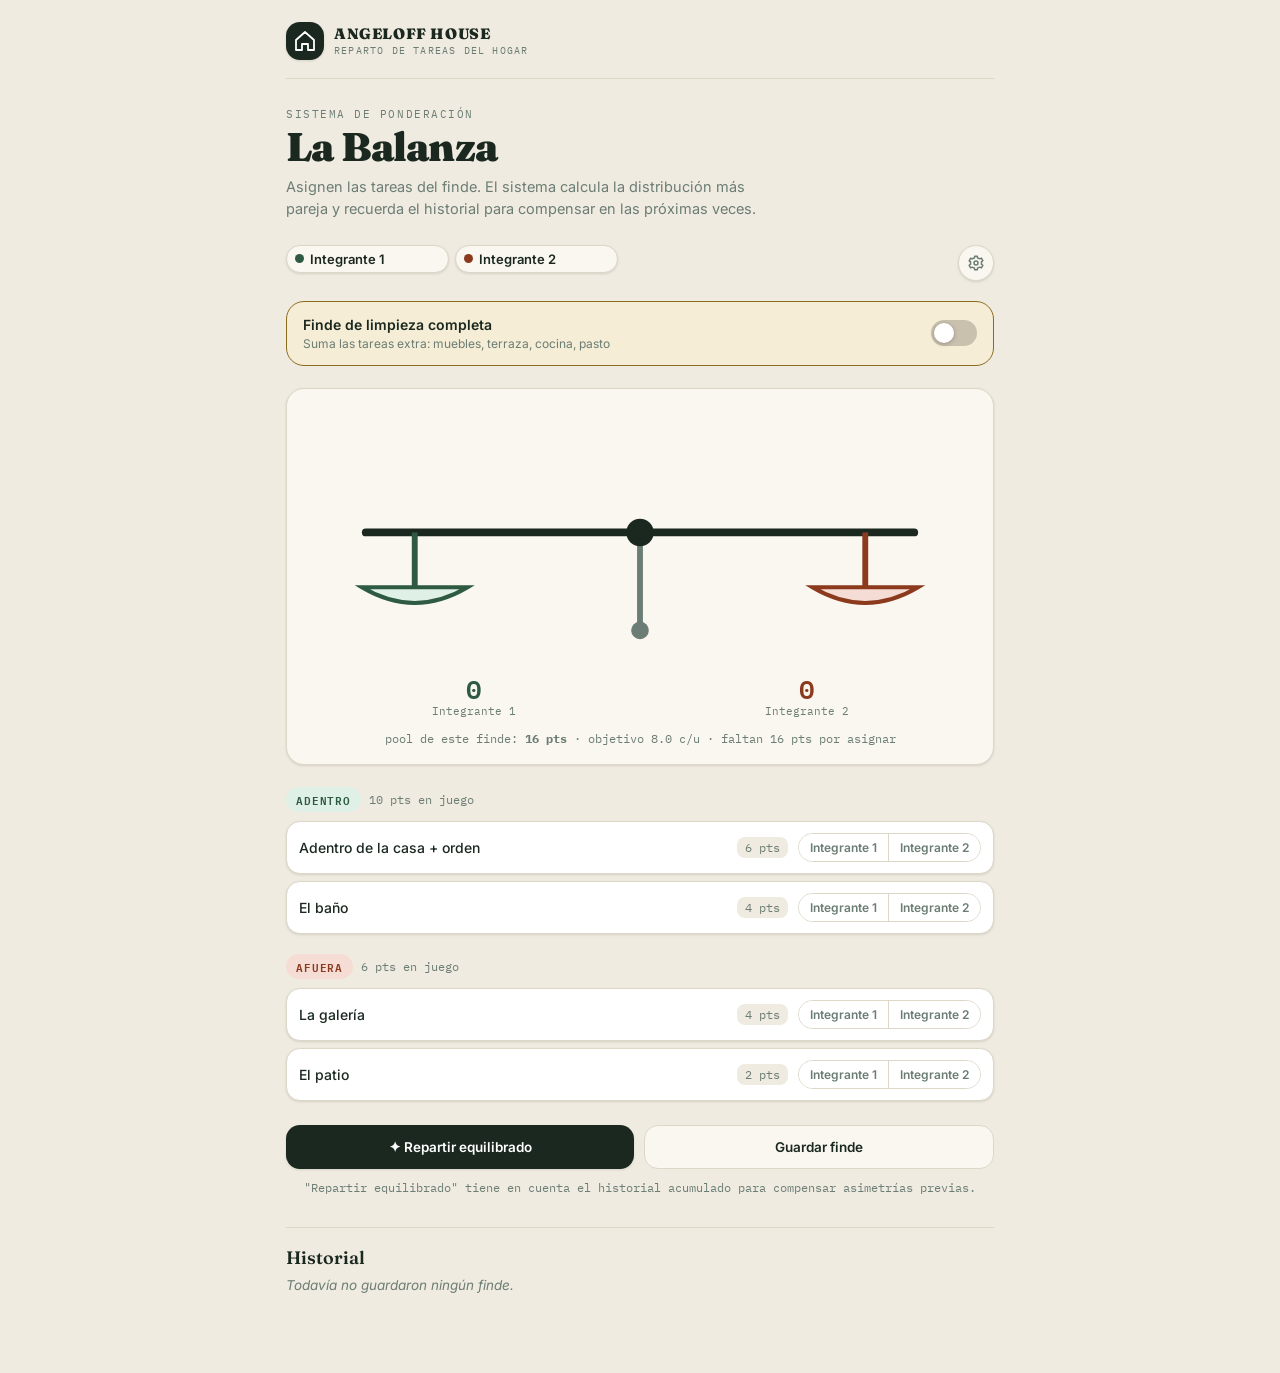
==== index.html @ c736156f "reestructuracion de logica y armado de balanza +  distribucion de fuentes en formato tree de carpeta" ====
<!DOCTYPE html>
<html lang="es">
<head>
  <meta charset="UTF-8">
  <meta name="viewport" content="width=device-width, initial-scale=1.0">
  <title>La Balanza — Angeloff House</title>
  <meta name="description" content="Sistema de reparto equitativo de tareas del hogar para Angeloff House. La Balanza calcula la distribución más pareja y recuerda el historial para compensar cada finde.">
  <meta name="theme-color" content="#F2EDE3">
  <link rel="preconnect" href="https://fonts.googleapis.com">
  <link href="https://fonts.googleapis.com/css2?family=Fraunces:opsz,wght@9..144,300;9..144,400;9..144,600;9..144,900&family=Inter:wght@400;500;600;700&family=IBM+Plex+Mono:wght@400;500;600&display=swap" rel="stylesheet">
  <link rel="stylesheet" href="css/main.css">
</head>
<body>
  <div id="app" role="main" aria-label="La Balanza — Reparto de tareas">Cargando…</div>
  <script type="module" src="js/app.js"></script>
</body>
</html>
---- css/main.css ----
/* ─── Reset & tokens ──────────────────────────────────────────────────────── */
:root {
  --bg:            #F0EBE0;
  --paper:         #FAF7F0;
  --paper-dark:    #F0EBE0;
  --ink:           #1A2820;
  --ink-mid:       #3D4E46;
  --ink-soft:      #6B7D74;
  --line:          #DDD7C8;
  --white:         #FFFFFF;
  --completa:      #8B6B1E;
  --completa-soft: #F5EDD5;

  /* persona 0-4  */
  --p0: #2D5A40; --p0-soft: #DFF0E6;
  --p1: #8B3A1E; --p1-soft: #F5DDD5;
  --p2: #2E4B8B; --p2-soft: #D5E0F5;
  --p3: #7B3F8B; --p3-soft: #EDD5F5;
  --p4: #8B6B1E; --p4-soft: #F5EDD5;

  --radius-sm:  8px;
  --radius-md:  14px;
  --radius-lg:  18px;
  --radius-xl:  24px;
  --radius-pill: 999px;

  --shadow-sm: 0 1px 3px rgba(26,40,32,.08), 0 1px 2px rgba(26,40,32,.05);
  --shadow-md: 0 4px 12px rgba(26,40,32,.10), 0 2px 4px rgba(26,40,32,.06);
  --shadow-lg: 0 8px 28px rgba(26,40,32,.12), 0 4px 8px rgba(26,40,32,.07);

  --ease-spring: cubic-bezier(.34,1.4,.64,1);
  --ease-out:    cubic-bezier(.22,1,.36,1);
}

*, *::before, *::after { box-sizing: border-box; margin: 0; padding: 0; }

html { scroll-behavior: smooth; }

body {
  background: var(--bg);
  color: var(--ink);
  font-family: 'Inter', system-ui, sans-serif;
  -webkit-font-smoothing: antialiased;
  min-height: 100dvh;
}

/* ─── App shell ───────────────────────────────────────────────────────────── */
#app {
  max-width: 740px;
  margin: 0 auto;
  padding: 0 16px 80px;
}

/* ─── Branding header ─────────────────────────────────────────────────────── */
.brand-header {
  display: flex;
  align-items: center;
  gap: 10px;
  padding: 22px 0 18px;
  border-bottom: 1px solid var(--line);
  margin-bottom: 28px;
}

.brand-logo {
  width: 38px; height: 38px;
  background: var(--ink);
  border-radius: var(--radius-md);
  display: flex; align-items: center; justify-content: center;
  flex: none;
  box-shadow: var(--shadow-sm);
}

.brand-logo svg { display: block; }

.brand-text { flex: 1; }

.brand-name {
  font-family: 'Fraunces', serif;
  font-weight: 900;
  font-size: 15px;
  letter-spacing: .04em;
  line-height: 1;
  color: var(--ink);
  text-transform: uppercase;
}

.brand-sub {
  font-family: 'IBM Plex Mono', monospace;
  font-size: 10px;
  letter-spacing: .12em;
  text-transform: uppercase;
  color: var(--ink-soft);
  margin-top: 3px;
}

/* ─── Page title ──────────────────────────────────────────────────────────── */
.page-eyebrow {
  font-family: 'IBM Plex Mono', monospace;
  font-size: 11px;
  letter-spacing: .14em;
  text-transform: uppercase;
  color: var(--ink-soft);
  margin-bottom: 6px;
}

h1 {
  font-family: 'Fraunces', serif;
  font-weight: 900;
  font-size: 40px;
  line-height: 1.02;
  letter-spacing: -.02em;
  margin-bottom: 8px;
}

.page-sub {
  color: var(--ink-soft);
  font-size: 14.5px;
  line-height: 1.55;
  max-width: 54ch;
  margin-bottom: 24px;
}

/* ─── Top bar: name chips + gear ──────────────────────────────────────────── */
.topbar {
  display: flex;
  justify-content: space-between;
  align-items: flex-start;
  gap: 10px;
  margin-bottom: 20px;
}

.names-wrap {
  display: flex;
  flex-wrap: wrap;
  gap: 6px;
}

.name-chip {
  display: flex;
  align-items: center;
  gap: 6px;
  background: var(--paper);
  border: 1px solid var(--line);
  border-radius: var(--radius-pill);
  padding: 5px 12px 5px 8px;
  font-size: 13px;
  font-weight: 600;
  box-shadow: var(--shadow-sm);
  transition: box-shadow .15s;
}

.name-chip:focus-within {
  box-shadow: 0 0 0 2px var(--p0);
}

.name-chip .dot {
  width: 9px; height: 9px;
  border-radius: 50%;
  flex: none;
}

.name-chip input {
  border: none;
  background: transparent;
  font: inherit;
  font-weight: 600;
  width: auto;
  min-width: 4ch;
  max-width: 14ch;
  color: var(--ink);
  padding: 0;
}

.name-chip input:focus { outline: none; }

.gear-btn {
  border: 1px solid var(--line);
  background: var(--paper);
  border-radius: var(--radius-pill);
  width: 36px; height: 36px;
  display: flex; align-items: center; justify-content: center;
  cursor: pointer;
  color: var(--ink-soft);
  flex: none;
  box-shadow: var(--shadow-sm);
  transition: color .15s, background .15s, transform .2s;
}

.gear-btn:hover { color: var(--ink); background: var(--paper-dark); }
.gear-btn.active { background: var(--ink); color: var(--white); }
.gear-btn svg { transition: transform .4s var(--ease-spring); }
.gear-btn.active svg { transform: rotate(90deg); }

/* ─── Settings panel ──────────────────────────────────────────────────────── */
.settings-panel {
  background: var(--paper);
  border: 1px solid var(--line);
  border-radius: var(--radius-lg);
  padding: 18px 20px;
  margin-bottom: 22px;
  display: none;
  box-shadow: var(--shadow-md);
  animation: slideDown .2s var(--ease-out) both;
}

.settings-panel.open { display: block; }

@keyframes slideDown {
  from { opacity: 0; transform: translateY(-6px); }
  to   { opacity: 1; transform: translateY(0); }
}

.settings-panel h3 {
  font-family: 'Fraunces', serif;
  font-size: 15px;
  font-weight: 600;
  margin-bottom: 12px;
  color: var(--ink);
}

/* Number of people */
.people-row {
  display: flex;
  align-items: center;
  justify-content: space-between;
  padding: 10px 0 12px;
  border-bottom: 1px solid var(--line);
  margin-bottom: 10px;
  gap: 12px;
}

.people-row .label { font-size: 14px; font-weight: 500; }
.people-row .label small {
  display: block;
  font-size: 11.5px;
  color: var(--ink-soft);
  font-weight: 400;
  margin-top: 1px;
}

.stepper {
  display: flex;
  align-items: center;
  gap: 10px;
  background: var(--bg);
  border: 1px solid var(--line);
  border-radius: var(--radius-pill);
  padding: 3px 8px;
}

.stepper button {
  border: none;
  background: none;
  font-size: 18px;
  font-weight: 700;
  color: var(--ink);
  cursor: pointer;
  width: 26px; height: 26px;
  display: flex; align-items: center; justify-content: center;
  border-radius: 50%;
  transition: background .12s;
  line-height: 1;
}

.stepper button:hover { background: var(--line); }
.stepper button:disabled { opacity: .3; cursor: not-allowed; }

.stepper .count {
  font-family: 'IBM Plex Mono', monospace;
  font-size: 16px;
  font-weight: 600;
  min-width: 18px;
  text-align: center;
}

/* Weight rows */
.weight-row {
  display: flex;
  align-items: center;
  justify-content: space-between;
  padding: 8px 0;
  border-bottom: 1px solid var(--line);
  font-size: 13.5px;
  gap: 10px;
}

.weight-row:last-child { border-bottom: none; }

.weight-row .wlabel { flex: 1; }
.weight-row .wlabel small { font-size: 11px; color: var(--ink-soft); }

.weight-row input[type="number"] {
  width: 56px;
  font-family: 'IBM Plex Mono', monospace;
  font-size: 13px;
  text-align: center;
  border: 1px solid var(--line);
  border-radius: var(--radius-sm);
  padding: 5px 2px;
  background: var(--white);
  color: var(--ink);
  transition: border-color .15s;
}

.weight-row input[type="number"]:focus {
  outline: none;
  border-color: var(--p0);
}

/* ─── Completa toggle ─────────────────────────────────────────────────────── */
.completa-toggle {
  display: flex;
  align-items: center;
  justify-content: space-between;
  gap: 14px;
  background: var(--completa-soft);
  border: 1px solid var(--completa);
  border-radius: var(--radius-lg);
  padding: 14px 16px;
  margin-bottom: 22px;
  transition: background .2s;
}

.completa-toggle .ct-label {
  font-size: 14px;
  font-weight: 600;
}

.completa-toggle .ct-label small {
  display: block;
  font-weight: 400;
  font-size: 12px;
  color: var(--ink-soft);
  margin-top: 3px;
}

.switch {
  position: relative;
  width: 46px; height: 26px;
  flex: none;
  cursor: pointer;
}

.switch input {
  position: absolute;
  opacity: 0;
  width: 100%; height: 100%;
  margin: 0;
  cursor: pointer;
}

.switch .track {
  position: absolute;
  inset: 0;
  background: #C9C0AE;
  border-radius: var(--radius-pill);
  transition: background .18s;
}

.switch .knob {
  position: absolute;
  top: 3px; left: 3px;
  width: 20px; height: 20px;
  border-radius: 50%;
  background: var(--white);
  box-shadow: 0 1px 4px rgba(0,0,0,.25);
  transition: transform .18s var(--ease-spring);
}

.switch input:checked ~ .track { background: var(--completa); }
.switch input:checked ~ .knob  { transform: translateX(20px); }

/* ─── Balance visualisation ───────────────────────────────────────────────── */
.balance-wrap {
  background: var(--paper);
  border: 1px solid var(--line);
  border-radius: var(--radius-lg);
  padding: 22px 20px 16px;
  margin-bottom: 22px;
  box-shadow: var(--shadow-sm);
}

/* SVG beam (2 personas) */
.beam-svg { width: 100%; height: auto; display: block; }
.beam-pivot {
  transform-origin: 170px 62px;
  transition: transform .4s var(--ease-spring);
}

.beam-nums {
  display: flex;
  justify-content: space-between;
  margin-top: 10px;
  font-family: 'IBM Plex Mono', monospace;
}

.beam-nums .side { text-align: center; flex: 1; }
.beam-nums .side .n { font-size: 26px; font-weight: 600; line-height: 1; }
.beam-nums .side .lbl { font-size: 11px; color: var(--ink-soft); margin-top: 3px; }

/* Bar chart (3+ personas) */
.bars-wrap { display: flex; flex-direction: column; gap: 10px; }

.bar-row { display: flex; align-items: center; gap: 12px; }

.bar-label {
  width: 90px;
  font-size: 13px;
  font-weight: 600;
  text-align: right;
  white-space: nowrap;
  overflow: hidden;
  text-overflow: ellipsis;
  flex: none;
}

.bar-track {
  flex: 1;
  height: 28px;
  background: var(--bg);
  border-radius: var(--radius-pill);
  overflow: hidden;
  position: relative;
  border: 1px solid var(--line);
}

.bar-fill {
  height: 100%;
  border-radius: var(--radius-pill);
  transition: width .4s var(--ease-out);
  min-width: 0;
}

.bar-pts {
  font-family: 'IBM Plex Mono', monospace;
  font-size: 13px;
  font-weight: 600;
  width: 36px;
  flex: none;
}

.balance-status {
  text-align: center;
  font-size: 12px;
  color: var(--ink-soft);
  margin-top: 12px;
  font-family: 'IBM Plex Mono', monospace;
  line-height: 1.5;
}

/* ─── Proposal card ───────────────────────────────────────────────────────── */
.proposal-card {
  background: var(--completa-soft);
  border: 1.5px solid var(--completa);
  border-radius: var(--radius-lg);
  padding: 16px 18px;
  margin-bottom: 18px;
  animation: slideDown .22s var(--ease-out) both;
  box-shadow: var(--shadow-sm);
}

.proposal-header {
  display: flex;
  align-items: center;
  justify-content: space-between;
  gap: 10px;
  margin-bottom: 12px;
}

.proposal-title {
  font-family: 'Fraunces', serif;
  font-size: 15px;
  font-weight: 600;
}

.proposal-title small {
  display: block;
  font-family: 'Inter', sans-serif;
  font-size: 12px;
  color: var(--ink-soft);
  font-weight: 400;
  margin-top: 2px;
}

.proposal-persons { display: flex; flex-direction: column; gap: 8px; }

.proposal-person {
  display: flex;
  align-items: flex-start;
  gap: 10px;
}

.proposal-person .pp-dot {
  width: 10px; height: 10px;
  border-radius: 50%;
  flex: none;
  margin-top: 4px;
}

.proposal-person .pp-name {
  font-size: 13px;
  font-weight: 700;
  flex: none;
  min-width: 72px;
}

.proposal-person .pp-tasks {
  font-size: 13px;
  color: var(--ink-mid);
  flex: 1;
  line-height: 1.5;
}

.proposal-person .pp-pts {
  font-family: 'IBM Plex Mono', monospace;
  font-size: 13px;
  font-weight: 600;
  flex: none;
}

.proposal-actions {
  display: flex;
  gap: 8px;
  margin-top: 14px;
}

.proposal-actions button {
  flex: 1;
  border: none;
  border-radius: var(--radius-md);
  padding: 10px 14px;
  font-family: 'Inter', sans-serif;
  font-weight: 600;
  font-size: 13px;
  cursor: pointer;
  transition: opacity .15s, transform .1s;
}

.proposal-actions button:active { transform: translateY(1px); opacity: .85; }

.btn-accept {
  background: var(--ink);
  color: var(--white);
}

.btn-discard {
  background: var(--paper);
  color: var(--ink);
  border: 1px solid var(--line) !important;
}

/* ─── Zone groups & tasks ─────────────────────────────────────────────────── */
.zone { margin-bottom: 20px; }

.zone-head {
  display: flex;
  align-items: center;
  gap: 8px;
  margin-bottom: 9px;
}

.zone-tag {
  font-family: 'IBM Plex Mono', monospace;
  font-size: 10.5px;
  letter-spacing: .08em;
  text-transform: uppercase;
  font-weight: 600;
  padding: 3px 10px;
  border-radius: var(--radius-pill);
}

.zone-tag.adentro { background: var(--p0-soft); color: var(--p0); }
.zone-tag.afuera  { background: var(--p1-soft); color: var(--p1); }

.zone-sum {
  font-family: 'IBM Plex Mono', monospace;
  font-size: 11.5px;
  color: var(--ink-soft);
}

.task-card {
  display: flex;
  align-items: center;
  gap: 10px;
  background: var(--white);
  border: 1px solid var(--line);
  border-radius: var(--radius-md);
  padding: 11px 12px;
  margin-bottom: 7px;
  box-shadow: var(--shadow-sm);
  transition: border-color .15s, box-shadow .15s;
}

.task-card:hover { box-shadow: var(--shadow-md); }

.task-card.is-completa { border-left: 3px solid var(--completa); }

/* Glow when task is in proposal mode */
.task-card.proposed { border-color: var(--completa); }

.task-name { flex: 1; font-size: 14px; font-weight: 500; line-height: 1.3; }

.task-weight {
  font-family: 'IBM Plex Mono', monospace;
  font-size: 12px;
  color: var(--ink-soft);
  background: var(--bg);
  border-radius: var(--radius-sm);
  padding: 3px 8px;
  flex: none;
}

/* assign buttons */
.assign-group {
  display: flex;
  border: 1px solid var(--line);
  border-radius: var(--radius-pill);
  overflow: hidden;
  flex: none;
}

.assign-btn {
  border: none;
  background: var(--white);
  padding: 6px 11px;
  font-size: 12px;
  font-weight: 600;
  cursor: pointer;
  color: var(--ink-soft);
  font-family: 'Inter', sans-serif;
  border-right: 1px solid var(--line);
  transition: background .12s, color .12s;
  white-space: nowrap;
}

.assign-btn:last-child { border-right: none; }

/* active states per person */
.assign-btn.active-0 { background: var(--p0); color: var(--white); }
.assign-btn.active-1 { background: var(--p1); color: var(--white); }
.assign-btn.active-2 { background: var(--p2); color: var(--white); }
.assign-btn.active-3 { background: var(--p3); color: var(--white); }
.assign-btn.active-4 { background: var(--p4); color: var(--white); }

/* ─── Action buttons ──────────────────────────────────────────────────────── */
.actions {
  display: flex;
  gap: 10px;
  margin: 24px 0 8px;
  flex-wrap: wrap;
}

.btn {
  flex: 1;
  min-width: 160px;
  border: none;
  border-radius: var(--radius-md);
  padding: 13px 16px;
  font-family: 'Inter', sans-serif;
  font-weight: 600;
  font-size: 13.5px;
  cursor: pointer;
  transition: opacity .15s, transform .1s, box-shadow .15s;
}

.btn:active { transform: translateY(1px); opacity: .9; }

.btn-primary {
  background: var(--ink);
  color: var(--white);
  box-shadow: var(--shadow-sm);
}

.btn-primary:hover { box-shadow: var(--shadow-md); }

.btn-ghost {
  background: var(--paper);
  color: var(--ink);
  border: 1px solid var(--line);
}

.btn-ghost:hover { background: var(--paper-dark); }

.btn:disabled {
  opacity: .4;
  cursor: not-allowed;
  transform: none !important;
}

.status-hint {
  font-size: 11.5px;
  color: var(--ink-soft);
  text-align: center;
  margin-top: 10px;
  font-family: 'IBM Plex Mono', monospace;
  line-height: 1.5;
}

/* ─── History section ─────────────────────────────────────────────────────── */
.history {
  margin-top: 30px;
  border-top: 1px solid var(--line);
  padding-top: 18px;
}

.history-title {
  font-family: 'Fraunces', serif;
  font-size: 18px;
  font-weight: 600;
  margin-bottom: 4px;
}

.cumulative {
  display: flex;
  flex-wrap: wrap;
  gap: 16px;
  margin: 12px 0 16px;
  font-family: 'IBM Plex Mono', monospace;
  font-size: 13px;
}

.cumulative .cum-item { line-height: 1.2; }
.cumulative .cum-item .cum-name { font-size: 11px; color: var(--ink-soft); }
.cumulative .cum-item .cum-val { font-size: 22px; font-weight: 600; display: block; }

.hist-row {
  display: flex;
  justify-content: space-between;
  align-items: center;
  font-size: 13px;
  padding: 8px 0;
  border-bottom: 1px solid var(--line);
  gap: 10px;
}

.hist-row:last-child { border-bottom: none; }

.hist-date { color: var(--ink-soft); flex: none; }

.hist-badge {
  font-size: 10px;
  font-family: 'IBM Plex Mono', monospace;
  letter-spacing: .06em;
  text-transform: uppercase;
  background: var(--completa-soft);
  color: var(--completa);
  border: 1px solid var(--completa);
  border-radius: var(--radius-pill);
  padding: 2px 7px;
  flex: none;
}

.hist-scores {
  display: flex;
  gap: 10px;
  flex-wrap: wrap;
  justify-content: flex-end;
}

.hist-score {
  font-family: 'IBM Plex Mono', monospace;
  font-size: 13px;
  font-weight: 600;
}

.hist-score .score-name {
  font-size: 10px;
  color: var(--ink-soft);
  font-weight: 400;
  display: block;
  text-align: right;
}

.hist-delete {
  border: none;
  background: none;
  color: var(--ink-soft);
  cursor: pointer;
  font-size: 14px;
  padding: 2px 4px;
  border-radius: var(--radius-sm);
  transition: color .12s, background .12s;
  flex: none;
}

.hist-delete:hover { color: #c0392b; background: #fdecea; }

.empty-hist {
  font-size: 13.5px;
  color: var(--ink-soft);
  font-style: italic;
  margin-top: 8px;
}

/* ─── Responsive ──────────────────────────────────────────────────────────── */
@media (max-width: 480px) {
  h1 { font-size: 32px; }
  .assign-btn { padding: 6px 8px; font-size: 11px; }
  .bar-label { width: 70px; }
  .beam-nums .side .n { font-size: 22px; }
  .actions { flex-direction: column; }
  .btn { min-width: unset; }
}
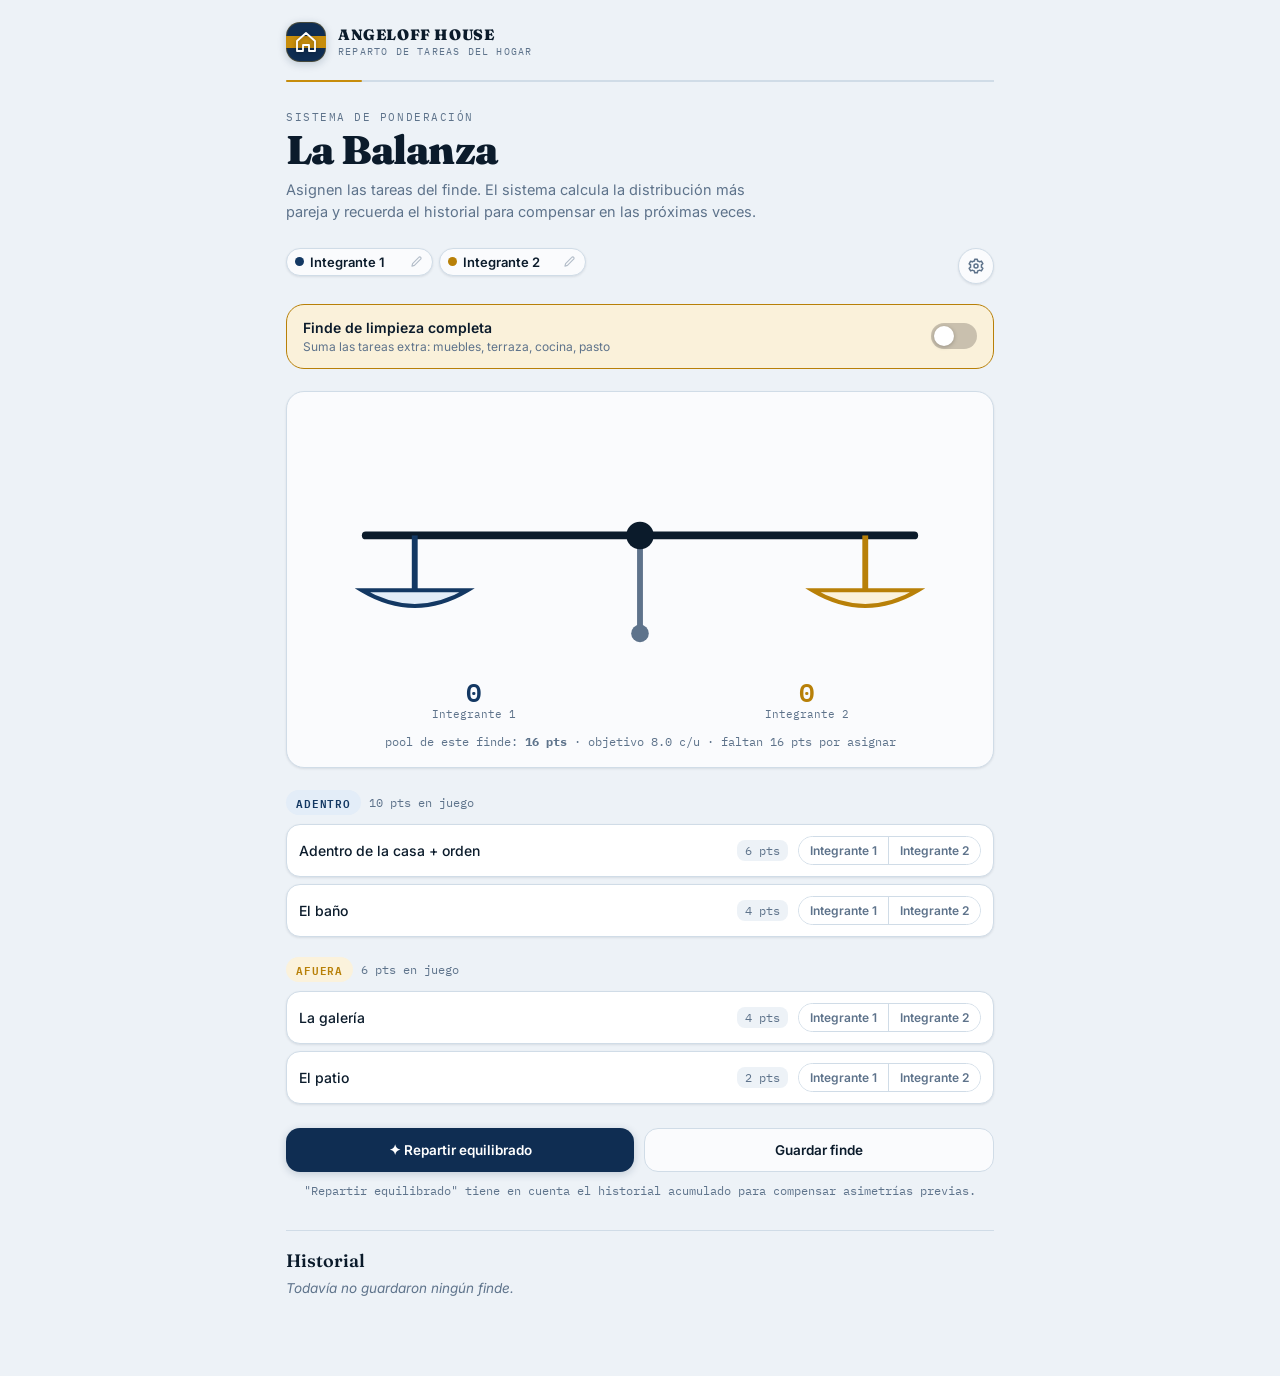
==== commit b98708fb: "solucion bug fisica de balanza + cambio de colores + edicion de nombrs" ====
--- a/index.html
+++ b/index.html
@@ -5,7 +5,7 @@
   <meta name="viewport" content="width=device-width, initial-scale=1.0">
   <title>La Balanza — Angeloff House</title>
   <meta name="description" content="Sistema de reparto equitativo de tareas del hogar para Angeloff House. La Balanza calcula la distribución más pareja y recuerda el historial para compensar cada finde.">
-  <meta name="theme-color" content="#F2EDE3">
+  <meta name="theme-color" content="#0F2D52">
   <link rel="preconnect" href="https://fonts.googleapis.com">
   <link href="https://fonts.googleapis.com/css2?family=Fraunces:opsz,wght@9..144,300;9..144,400;9..144,600;9..144,900&family=Inter:wght@400;500;600;700&family=IBM+Plex+Mono:wght@400;500;600&display=swap" rel="stylesheet">
   <link rel="stylesheet" href="css/main.css">
--- a/css/main.css
+++ b/css/main.css
@@ -1,22 +1,27 @@
 /* ─── Reset & tokens ──────────────────────────────────────────────────────── */
 :root {
-  --bg:            #F0EBE0;
-  --paper:         #FAF7F0;
-  --paper-dark:    #F0EBE0;
-  --ink:           #1A2820;
-  --ink-mid:       #3D4E46;
-  --ink-soft:      #6B7D74;
-  --line:          #DDD7C8;
+  /* Fondo sutil grisáceo con dejo azulado frío y limpio */
+  --bg:            #EDF2F7;
+  --paper:         #FAFBFD;
+  --paper-dark:    #E2E9F2;
+  --ink:           #0B1B2B; /* Azul noche muy oscuro (casi negro con alma azul) */
+  --ink-mid:       #273C54; /* Azul pizarra elegante */
+  --ink-soft:      #5E738B; /* Gris azulado sutil */
+  --line:          #D0DCE7; /* Borde gris perla azulado */
   --white:         #FFFFFF;
-  --completa:      #8B6B1E;
-  --completa-soft: #F5EDD5;
-
-  /* persona 0-4  */
-  --p0: #2D5A40; --p0-soft: #DFF0E6;
-  --p1: #8B3A1E; --p1-soft: #F5DDD5;
-  --p2: #2E4B8B; --p2-soft: #D5E0F5;
-  --p3: #7B3F8B; --p3-soft: #EDD5F5;
-  --p4: #8B6B1E; --p4-soft: #F5EDD5;
+
+  /* Identidad Xeneize refinada (azul noche y oro cálido no estridente) */
+  --xeneize-blue:  #0F2D52;
+  --xeneize-gold:  #C78D0C;
+  --completa:      #B88008;
+  --completa-soft: #FAF1DA;
+
+  /* Personas 0-4 (0 = Azul Boca, 1 = Oro Boca, 2-4 = tonalidades armoniosas) */
+  --p0: #133863; --p0-soft: #E3EDF8;
+  --p1: #B88008; --p1-soft: #FBF2DC;
+  --p2: #1E4C7C; --p2-soft: #E5EFF9;
+  --p3: #9E6E0C; --p3-soft: #F8EED8;
+  --p4: #2C5D88; --p4-soft: #E7F0FA;
 
   --radius-sm:  8px;
   --radius-md:  14px;
@@ -24,9 +29,9 @@
   --radius-xl:  24px;
   --radius-pill: 999px;
 
-  --shadow-sm: 0 1px 3px rgba(26,40,32,.08), 0 1px 2px rgba(26,40,32,.05);
-  --shadow-md: 0 4px 12px rgba(26,40,32,.10), 0 2px 4px rgba(26,40,32,.06);
-  --shadow-lg: 0 8px 28px rgba(26,40,32,.12), 0 4px 8px rgba(26,40,32,.07);
+  --shadow-sm: 0 1px 3px rgba(11,27,43,.06), 0 1px 2px rgba(11,27,43,.04);
+  --shadow-md: 0 4px 12px rgba(11,27,43,.08), 0 2px 4px rgba(11,27,43,.04);
+  --shadow-lg: 0 8px 28px rgba(11,27,43,.12), 0 4px 8px rgba(11,27,43,.06);
 
   --ease-spring: cubic-bezier(.34,1.4,.64,1);
   --ease-out:    cubic-bezier(.22,1,.36,1);
@@ -55,22 +60,37 @@
 .brand-header {
   display: flex;
   align-items: center;
-  gap: 10px;
+  gap: 12px;
   padding: 22px 0 18px;
-  border-bottom: 1px solid var(--line);
+  border-bottom: 2px solid var(--line);
+  position: relative;
   margin-bottom: 28px;
 }
 
+/* Micro-detalle sutil de la franja dorada en el borde inferior */
+.brand-header::after {
+  content: '';
+  position: absolute;
+  bottom: -2px;
+  left: 0;
+  width: 76px;
+  height: 2px;
+  background: var(--xeneize-gold);
+  border-radius: 999px;
+}
+
 .brand-logo {
-  width: 38px; height: 38px;
-  background: var(--ink);
+  width: 40px; height: 40px;
+  /* Icono con sutil bandera azul y oro clásica de fondo */
+  background: linear-gradient(180deg, #0F2D52 0%, #0F2D52 33%, #C78D0C 33%, #C78D0C 67%, #0F2D52 67%, #0F2D52 100%);
   border-radius: var(--radius-md);
   display: flex; align-items: center; justify-content: center;
   flex: none;
-  box-shadow: var(--shadow-sm);
-}
-
-.brand-logo svg { display: block; }
+  box-shadow: 0 2px 8px rgba(15,45,82,.22);
+  border: 1px solid rgba(199,141,12,.3);
+}
+
+.brand-logo svg { display: block; filter: drop-shadow(0 1px 2px rgba(0,0,0,.35)); }
 
 .brand-text { flex: 1; }
 
@@ -136,21 +156,27 @@
 }
 
 .name-chip {
+  cursor: text;
   display: flex;
   align-items: center;
   gap: 6px;
   background: var(--paper);
   border: 1px solid var(--line);
   border-radius: var(--radius-pill);
-  padding: 5px 12px 5px 8px;
+  padding: 5px 10px 5px 8px;
   font-size: 13px;
   font-weight: 600;
   box-shadow: var(--shadow-sm);
-  transition: box-shadow .15s;
+  transition: box-shadow .15s, border-color .15s;
+}
+
+.name-chip:hover {
+  border-color: var(--xeneize-gold);
 }
 
 .name-chip:focus-within {
-  box-shadow: 0 0 0 2px var(--p0);
+  border-color: var(--xeneize-gold);
+  box-shadow: 0 0 0 2px rgba(199, 141, 12, 0.25);
 }
 
 .name-chip .dot {
@@ -164,14 +190,26 @@
   background: transparent;
   font: inherit;
   font-weight: 600;
-  width: auto;
-  min-width: 4ch;
-  max-width: 14ch;
+  width: 95px;
   color: var(--ink);
   padding: 0;
+  cursor: text;
 }
 
 .name-chip input:focus { outline: none; }
+
+.name-chip .chip-edit-icon {
+  color: var(--ink-soft);
+  opacity: 0.45;
+  transition: opacity .15s, color .15s;
+  flex: none;
+}
+
+.name-chip:hover .chip-edit-icon,
+.name-chip:focus-within .chip-edit-icon {
+  opacity: 1;
+  color: var(--xeneize-gold);
+}
 
 .gear-btn {
   border: 1px solid var(--line);
@@ -186,8 +224,8 @@
   transition: color .15s, background .15s, transform .2s;
 }
 
-.gear-btn:hover { color: var(--ink); background: var(--paper-dark); }
-.gear-btn.active { background: var(--ink); color: var(--white); }
+.gear-btn:hover { color: var(--xeneize-blue); background: var(--paper-dark); }
+.gear-btn.active { background: var(--xeneize-blue); color: var(--white); }
 .gear-btn svg { transition: transform .4s var(--ease-spring); }
 .gear-btn.active svg { transform: rotate(90deg); }
 
@@ -273,6 +311,56 @@
   text-align: center;
 }
 
+/* Names settings list */
+.settings-section-subtitle {
+  font-family: 'IBM Plex Mono', monospace;
+  font-size: 11px;
+  letter-spacing: .08em;
+  text-transform: uppercase;
+  color: var(--ink-soft);
+  margin: 14px 0 8px;
+  display: block;
+}
+
+.names-settings-list {
+  display: flex;
+  flex-direction: column;
+  gap: 8px;
+  margin-bottom: 14px;
+  padding-bottom: 12px;
+  border-bottom: 1px solid var(--line);
+}
+
+.name-setting-row {
+  display: flex;
+  align-items: center;
+  gap: 8px;
+}
+
+.name-setting-row .dot {
+  width: 9px; height: 9px;
+  border-radius: 50%;
+  flex: none;
+}
+
+.name-setting-row input {
+  flex: 1;
+  font-family: 'Inter', sans-serif;
+  font-size: 13px;
+  font-weight: 500;
+  border: 1px solid var(--line);
+  border-radius: var(--radius-sm);
+  padding: 6px 10px;
+  background: var(--white);
+  color: var(--ink);
+  transition: border-color .15s;
+}
+
+.name-setting-row input:focus {
+  outline: none;
+  border-color: var(--xeneize-gold);
+}
+
 /* Weight rows */
 .weight-row {
   display: flex;
@@ -304,7 +392,7 @@
 
 .weight-row input[type="number"]:focus {
   outline: none;
-  border-color: var(--p0);
+  border-color: var(--xeneize-gold);
 }
 
 /* ─── Completa toggle ─────────────────────────────────────────────────────── */
@@ -539,14 +627,22 @@
 .proposal-actions button:active { transform: translateY(1px); opacity: .85; }
 
 .btn-accept {
-  background: var(--ink);
+  background: var(--xeneize-blue);
   color: var(--white);
+}
+
+.btn-accept:hover {
+  background: #153A66;
 }
 
 .btn-discard {
   background: var(--paper);
   color: var(--ink);
   border: 1px solid var(--line) !important;
+}
+
+.btn-discard:hover {
+  background: var(--paper-dark);
 }
 
 /* ─── Zone groups & tasks ─────────────────────────────────────────────────── */
@@ -660,18 +756,21 @@
   font-weight: 600;
   font-size: 13.5px;
   cursor: pointer;
-  transition: opacity .15s, transform .1s, box-shadow .15s;
+  transition: opacity .15s, transform .1s, box-shadow .15s, background .15s;
 }
 
 .btn:active { transform: translateY(1px); opacity: .9; }
 
 .btn-primary {
-  background: var(--ink);
+  background: var(--xeneize-blue);
   color: var(--white);
-  box-shadow: var(--shadow-sm);
-}
-
-.btn-primary:hover { box-shadow: var(--shadow-md); }
+  box-shadow: 0 2px 8px rgba(15,45,82,.2);
+}
+
+.btn-primary:hover {
+  background: #153A66;
+  box-shadow: 0 4px 14px rgba(15,45,82,.28);
+}
 
 .btn-ghost {
   background: var(--paper);
@@ -679,7 +778,11 @@
   border: 1px solid var(--line);
 }
 
-.btn-ghost:hover { background: var(--paper-dark); }
+.btn-ghost:hover {
+  background: var(--paper-dark);
+  border-color: var(--xeneize-blue);
+  color: var(--xeneize-blue);
+}
 
 .btn:disabled {
   opacity: .4;
